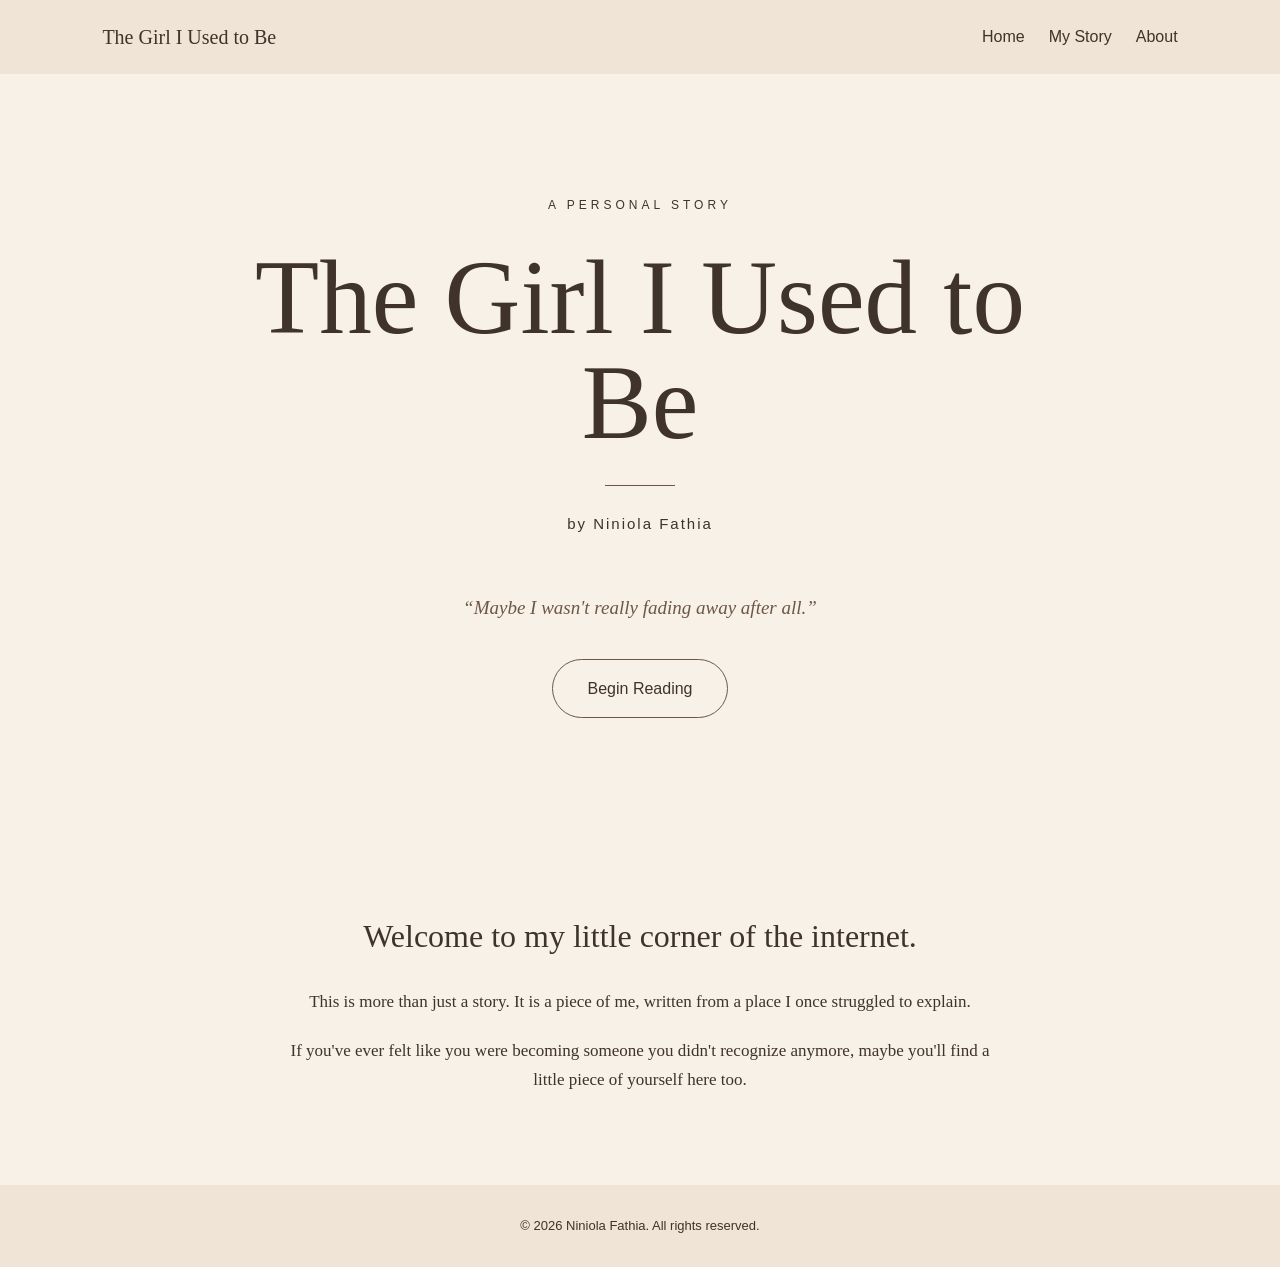
==== index.html @ 5fd6427c "Add files via upload" ====
<!DOCTYPE html>
<html lang="en">
<head>
    <meta charset="UTF-8">
    <meta name="viewport" content="width=device-width, initial-scale=1.0">

    <title>The Girl I Used to Be | Niniola Fathia</title>

    <meta
        name="description"
        content="The Girl I Used to Be — a personal story by Niniola Fathia about losing yourself, finding your way back, and learning to begin again."
    >

    <link rel="stylesheet" href="style.css">
</head>

<body>

    <header>
        <nav>
            <h2>The Girl I Used to Be</h2>

            <div>
                <a href="index.html">Home</a>
                <a href="story.html">My Story</a>
                <a href="about.html">About</a>
            </div>
        </nav>
    </header>

    <main>
        <section class="book-cover">

    <p class="cover-label">A PERSONAL STORY</p>

    <h1>The Girl I Used to Be</h1>

    <div class="cover-line"></div>

    <p class="cover-author">by Niniola Fathia</p>

    <p class="cover-quote">
        “Maybe I wasn't really fading away after all.”
    </p>

    <a href="story.html" class="begin-button">
        Begin Reading
    </a>

</section>

        <section class="welcome">
            <h2>Welcome to my little corner of the internet.</h2>

            <p>
                This is more than just a story.
                It is a piece of me, written from a place
                I once struggled to explain.
            </p>

            <p>
                If you've ever felt like you were becoming
                someone you didn't recognize anymore,
                maybe you'll find a little piece of yourself here too.
            </p>
        </section>

    </main>

    <footer>
        <p>© 2026 Niniola Fathia. All rights reserved.</p>
    </footer>

</body>
</html>
---- style.css ----
/* General page styling */

* {
    margin: 0;
    padding: 0;
    box-sizing: border-box;
}

body {
    font-family: Georgia, "Times New Roman", serif;
    background: #f7f1e8;
    color: #3f332b;
    line-height: 1.7;
}

/* Navigation */

header {
    background: #efe4d5;
    padding: 20px 8%;
}

nav {
    display: flex;
    justify-content: space-between;
    align-items: center;
    gap: 20px;
}

nav h2 {
    font-size: 20px;
    font-weight: normal;
}

nav a {
    color: #3f332b;
    text-decoration: none;
    margin-left: 20px;
    font-family: Arial, sans-serif;
}

nav a:hover {
    text-decoration: underline;
}

/* Hero section */

.hero {
    min-height: 75vh;
    display: flex;
    flex-direction: column;
    justify-content: center;
    align-items: center;
    text-align: center;
    padding: 60px 20px;
}

.small-text {
    font-family: Arial, sans-serif;
    font-size: 14px;
    letter-spacing: 2px;
    margin-bottom: 20px;
}

.hero h1 {
    font-size: clamp(45px, 8vw, 90px);
    font-weight: normal;
    line-height: 1.1;
    margin-bottom: 25px;
}

.intro {
    max-width: 600px;
    font-size: 20px;
    margin-bottom: 35px;
}

/* Read button */

.read-button {
    display: inline-block;
    background: #6f5745;
    color: white;
    padding: 14px 30px;
    border-radius: 30px;
    text-decoration: none;
    font-family: Arial, sans-serif;
    transition: 0.3s;
}

.read-button:hover {
    transform: translateY(-3px);
    background: #4f3d31;
}

/* Welcome section */

.welcome {
    max-width: 750px;
    margin: 0 auto;
    padding: 70px 25px;
    text-align: center;
}

.welcome h2 {
    font-size: 32px;
    font-weight: normal;
    margin-bottom: 25px;
}

.welcome p {
    margin-bottom: 20px;
    font-size: 17px;
}

/* Footer */

footer {
    text-align: center;
    padding: 30px;
    background: #efe4d5;
    font-family: Arial, sans-serif;
    font-size: 13px;
}

/* Mobile phone */

@media (max-width: 700px) {

    nav {
        flex-direction: column;
    }

    nav a {
        margin: 0 8px;
        font-size: 14px;
    }

    .hero {
        min-height: 70vh;
    }

    .hero h1 {
        font-size: 50px;
    }

    .intro {
        font-size: 17px;
    }
}
/* Story page */

.story {
    max-width: 800px;
    margin: 0 auto;
    padding: 80px 25px;
}

.story h1 {
    text-align: center;
    font-size: 55px;
    font-weight: normal;
    line-height: 1.2;
    margin: 20px 0 30px;
}

.story > .small-text {
    text-align: center;
}

.story-intro {
    max-width: 650px;
    margin: 0 auto 60px;
    text-align: center;
    font-size: 21px;
    font-style: italic;
    color: #6f5745;
}

.story-content {
    max-width: 700px;
    margin: 0 auto;
}

.story-content p {
    font-size: 18px;
    line-height: 2;
    margin-bottom: 28px;
}

.story-ending {
    margin-top: 70px;
    padding: 45px 35px;
    background: #efe4d5;
    border-radius: 15px;
}

.story-ending h2 {
    font-size: 30px;
    font-weight: normal;
    margin-bottom: 25px;
}

.story-ending p {
    font-size: 17px;
    line-height: 1.9;
}

/* Story page on smaller screens */

@media (max-width: 700px) {

    .story {
        padding: 55px 20px;
    }

    .story h1 {
        font-size: 42px;
    }

    .story-intro {
        font-size: 18px;
        margin-bottom: 45px;
    }

    .story-content p {
        font-size: 17px;
        line-height: 1.9;
    }

    .story-ending {
        padding: 30px 25px;
    }
}
/* Published-story details */

.story-header {
    text-align: center;
    margin-bottom: 75px;
}

.story-header .small-text {
    margin-bottom: 22px;
    letter-spacing: 3px;
    font-size: 12px;
}

.story-header h1 {
    margin-bottom: 25px;
}

.story-line {
    width: 60px;
    height: 1px;
    background: #6f5745;
    margin: 0 auto 30px;
}

.reading-time {
    font-family: Arial, sans-serif;
    font-size: 12px;
    letter-spacing: 1px;
    color: #8a7565;
    margin-top: 25px;
}

/* Make the first paragraph feel like the beginning of a real story */

.story-content p:first-child::first-letter {
    font-size: 55px;
    float: left;
    line-height: 0.8;
    padding-right: 8px;
    padding-top: 7px;
}

/* Give important short lines more breathing room */

.story-content p {
    margin-bottom: 30px;
}

/* Elegant divider before the advice section */

.story-ending {
    position: relative;
    margin-top: 90px;
    padding: 55px 40px;
}

.story-ending::before {
    content: "✦";
    position: absolute;
    top: -20px;
    left: 50%;
    transform: translateX(-50%);
    background: #f7f1e8;
    padding: 0 15px;
    font-size: 18px;
}

.story-ending h2 {
    text-align: center;
}

/* Improve the reading width */

.story-content {
    max-width: 680px;
}

/* Mobile adjustment */

@media (max-width: 700px) {

    .story-header {
        margin-bottom: 55px;
    }

    .story-header h1 {
        font-size: 42px;
    }

    .story-ending {
        padding: 40px 25px;
    }
}
/* Book cover */

.book-cover {
    min-height: 85vh;
    display: flex;
    flex-direction: column;
    justify-content: center;
    align-items: center;
    text-align: center;
    padding: 60px 25px;
    position: relative;
}

.cover-label {
    font-family: Arial, sans-serif;
    font-size: 12px;
    letter-spacing: 4px;
    margin-bottom: 30px;
}

.book-cover h1 {
    max-width: 900px;
    font-size: clamp(55px, 9vw, 105px);
    font-weight: normal;
    line-height: 1;
    margin-bottom: 30px;
}

.cover-line {
    width: 70px;
    height: 1px;
    background: #6f5745;
    margin-bottom: 25px;
}

.cover-author {
    font-family: Arial, sans-serif;
    font-size: 15px;
    letter-spacing: 2px;
}

.cover-quote {
    max-width: 500px;
    margin: 55px 0 35px;
    font-size: 19px;
    font-style: italic;
    color: #6f5745;
}

.begin-button {
    display: inline-block;
    padding: 15px 35px;
    border: 1px solid #6f5745;
    border-radius: 30px;
    color: #3f332b;
    text-decoration: none;
    font-family: Arial, sans-serif;
    transition: 0.3s;
}

.begin-button:hover {
    background: #6f5745;
    color: white;
    transform: translateY(-3px);
}

/* Mobile cover */

@media (max-width: 700px) {

    .book-cover {
        min-height: 80vh;
    }

    .book-cover h1 {
        font-size: 55px;
    }

    .cover-quote {
        font-size: 17px;
        margin-top: 45px;
    }
}
/* About page */

.about-page {
    max-width: 750px;
    min-height: 75vh;
    margin: 0 auto;
    padding: 90px 25px;
    text-align: center;
}

.about-page h1 {
    font-size: 60px;
    font-weight: normal;
    margin: 20px 0;
}

.about-line {
    width: 60px;
    height: 1px;
    background: #6f5745;
    margin: 0 auto 45px;
}

.about-text {
    max-width: 650px;
    margin: 0 auto 45px;
    text-align: left;
}

.about-text p {
    font-size: 18px;
    line-height: 2;
    margin-bottom: 25px;
}

@media (max-width: 700px) {

    .about-page {
        padding: 60px 20px;
    }

    .about-page h1 {
        font-size: 45px;
    }

    .about-text p {
        font-size: 17px;
    }
}
/* Soft entrance animation for the About page */
.about-page {
    animation: softAppear 1.2s ease-out;
}

@keyframes softAppear {
    from {
        opacity: 0;
        transform: scale(0.96);
    }

    to {
        opacity: 1;
        transform: scale(1);
    }
}
/* Soft entrance animation for the story */
.story {
    animation: storyAppear 1.2s ease-out;
}

@keyframes storyAppear {
    from {
        opacity: 0;
        transform: translateY(20px) scale(0.98);
    }

    to {
        opacity: 1;
        transform: translateY(0) scale(1);
    }
}
.reviews {
    max-width: 800px;
    margin: 90px auto;
    padding: 70px 25px;
    text-align: center;
}

.reviews h2 {
    font-size: 45px;
    font-weight: normal;
    margin: 15px 0 20px;
}

.reviews-intro {
    max-width: 600px;
    margin: 0 auto 45px;
    font-size: 17px;
    line-height: 1.8;
}

.review-form {
    max-width: 650px;
    margin: 0 auto 60px;
    padding: 35px;
    background: #efe4d5;
    border-radius: 18px;
}

.review-form h3 {
    font-size: 25px;
    font-weight: normal;
    margin-bottom: 25px;
}

.review-form input,
.review-form textarea {
    width: 100%;
    border: 1px solid #cdbbaa;
    border-radius: 10px;
    padding: 14px;
    margin-bottom: 15px;
    font-family: Georgia, "Times New Roman", serif;
    font-size: 15px;
    background: #fffaf5;
    color: #3f332b;
}

.review-form textarea {
    resize: vertical;
}

.review-form button {
    border: none;
    background: #6f5745;
    color: white;
    padding: 13px 28px;
    border-radius: 25px;
    cursor: pointer;
    font-family: Arial, sans-serif;
}

.review-form button:hover {
    background: #4f3d31;
}

.review-list {
    max-width: 650px;
    margin: 0 auto;
}

.review-card {
    text-align: left;
    padding: 30px;
    margin-bottom: 20px;
    background: #f7f1e8;
    border-left: 3px solid #6f5745;
}

.review-text {
    font-size: 17px;
    line-height: 1.8;
    font-style: italic;
    margin-bottom: 15px;
}

.review-name {
    font-family: Arial, sans-serif;
    font-size: 13px;
    color: #8a7565;
}

@media (max-width: 700px) {
    .reviews {
        padding: 55px 20px;
        margin: 60px auto;
    }

    .reviews h2 {
        font-size: 38px;
    }

    .review-form {
        padding: 25px;
    }
}
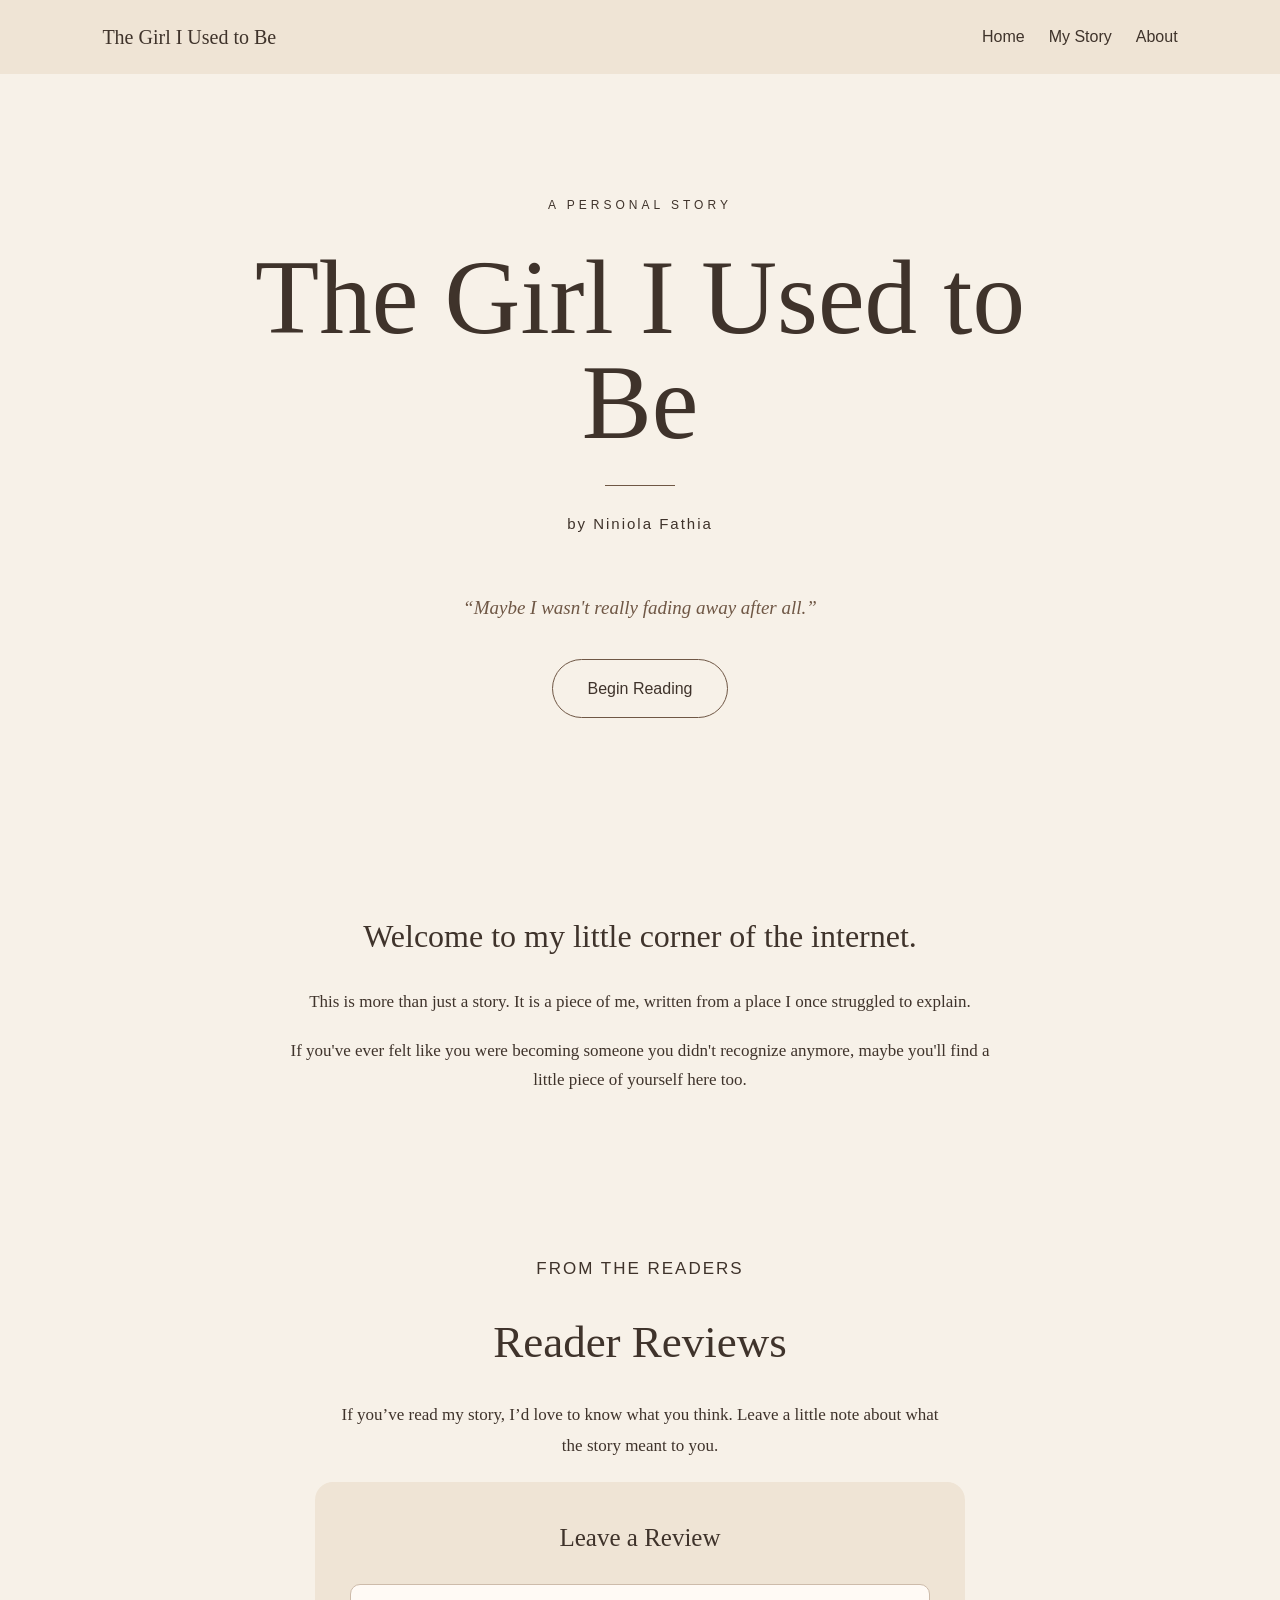
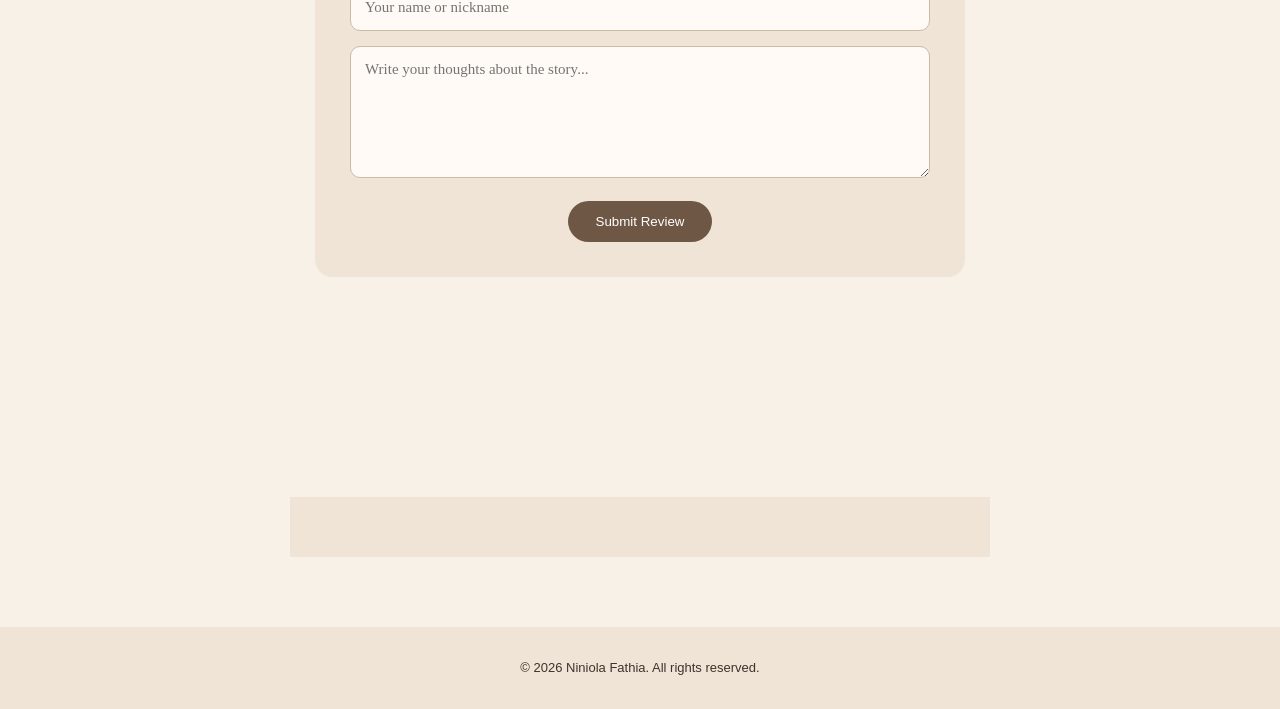
==== commit dc92d8bf: "Update index.html" ====
--- a/index.html
+++ b/index.html
@@ -63,6 +63,39 @@
                 someone you didn't recognize anymore,
                 maybe you'll find a little piece of yourself here too.
             </p>
+            <!-- Reader Reviews -->
+    <section class="reviews">
+        <p class="small-text">FROM THE READERS</p>
+        <h2>Reader Reviews</h2>
+
+        <p class="reviews-intro">
+            If you’ve read my story, I’d love to know what you think.
+            Leave a little note about what the story meant to you.
+        </p>
+
+        <form class="review-form"
+              action="https://formspree.io/f/xeaovrvv"
+              method="POST">
+            <h3>Leave a Review</h3>
+
+            <input type="text" name="name"
+                   placeholder="Your name or nickname" required>
+
+            <textarea name="review"
+                      placeholder="Write your thoughts about the story..."
+                      rows="6" required></textarea>
+
+            <button type="submit">Submit Review</button>
+        </form>
+
+        <div class="review-list">
+
+            <!-- Approved reviews will go here -->
+
+        </div>
+    </section>
+
+<footer>
         </section>
 
     </main>
@@ -72,4 +105,4 @@
     </footer>
 
 </body>
-</html>+</html>
